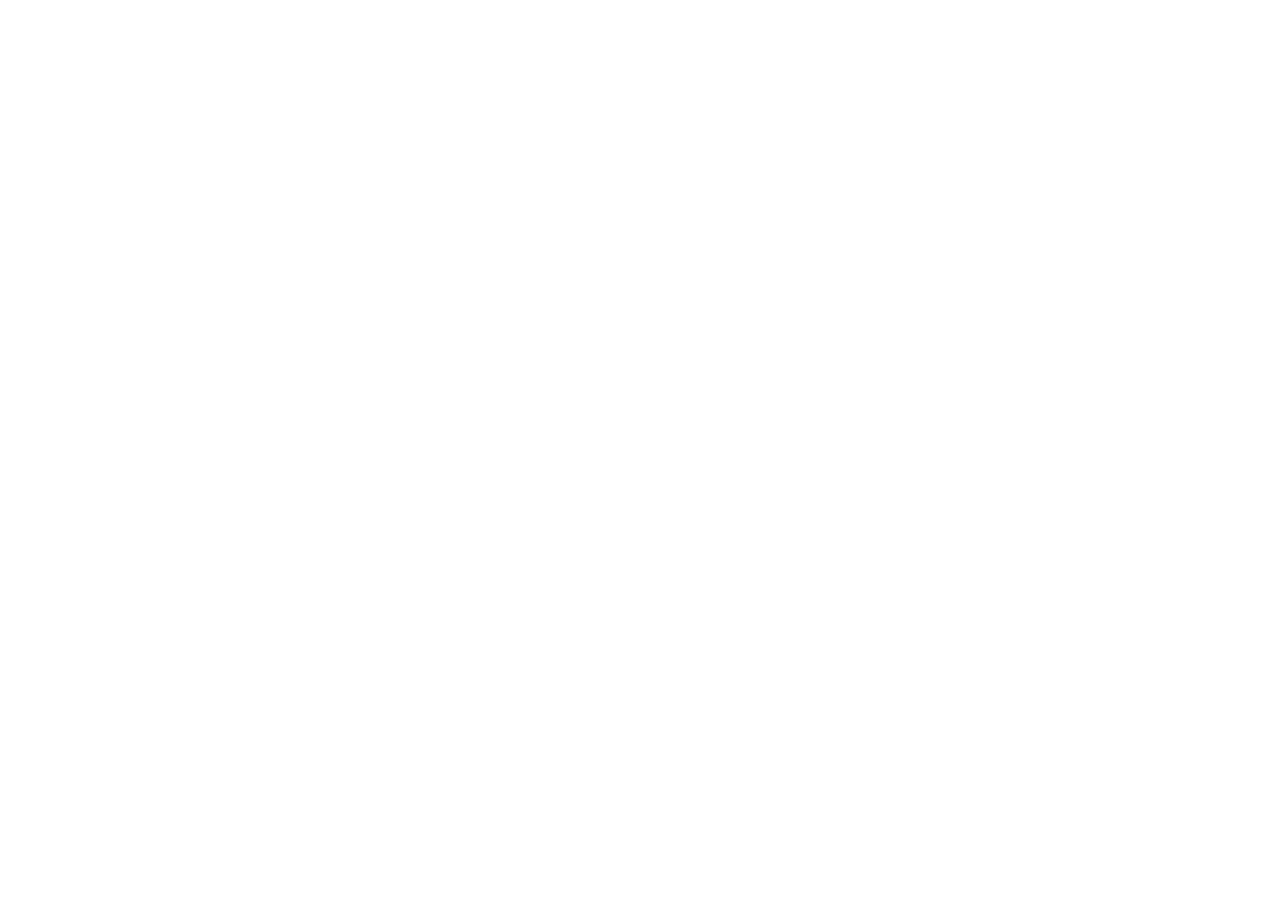
==== index.html @ 3aa2406f "Start project" ====
﻿<!DOCTYPE html>
<html lang="ru">
<head>
	<meta charset="utf-8">
	<title>DZ#1</title>
	<meta name="description" content="">
	<meta http-equiv="X-UA-Compatible" content="IE=edge">
	<meta name="viewport" content="width=device-width, initial-scale=1, shrink-to-fit=no">
	<link rel="stylesheet" href="libs/bootstrap/css/bootstrap-grid.min.css">
	<link rel="stylesheet" href="libs/bootstrap/css/bootstrap.min.css">
	<link rel="stylesheet" href="css/fonts.css">
	<link rel="stylesheet" href="css/main.css">
	<link rel="stylesheet" href="css/media.css">
</head>
<body>

	



	
	<script src="libs/bootstrap/js/bootstrap.min.js"></script>
	<script src="js/common.js"></script>
</body>
</html>
---- css/fonts.css ----
@font-face {
  font-family: "RobotoRegular";
  font-style: normal;
  font-weight: normal;
  src: url("../fonts/RobotoRegular/RobotoRegular.eot?#iefix") format("embedded-opentype"), 
url("../fonts/RobotoRegular/RobotoRegular.woff") format("woff"), 
url("../fonts/RobotoRegular/RobotoRegular.ttf") format("truetype"); }

@font-face {
  font-family: "SegoeWP";
  font-style: normal;
  font-weight: normal;
  src: url("../fonts/SegoeWP.ttf") format("truetype"); }

@font-face {
  font-family: "SegoeWPLight";
  font-style: normal;
  font-weight: normal;
  src: url("../fonts/SegoeWPLight.ttf") format("truetype"); }

@font-face {
  font-family: "SourceSPR";
  font-style: normal;
  font-weight: normal;
  src: url("../fonts/SourceSansPro-Regular.otf") format("truetype"); }
---- css/main.css ----
*{
	margin: 0;
	padding: 0;
	font-family: Arial, sans-serif;
}

body {}
---- css/media.css ----
/*==========  Desktop First Method  ==========*/

/* Large Devices, Wide Screens */
@media only screen and (max-width : 1200px) {

}

/* Medium Devices, Desktops */
@media only screen and (max-width : 992px) {

}

/* Small Devices, Tablets */
@media only screen and (max-width : 768px) {

	/*Disable Animation on Mobile Devices*/
	.animated {
		/*CSS transitions*/
		-o-transition-property: none !important;
		-moz-transition-property: none !important;
		-ms-transition-property: none !important;
		-webkit-transition-property: none !important;
		transition-property: none !important;
		/*CSS transforms*/
		-o-transform: none !important;
		-moz-transform: none !important;
		-ms-transform: none !important;
		-webkit-transform: none !important;
		transform: none !important;
		/*CSS animations*/
		-webkit-animation: none !important;
		-moz-animation: none !important;
		-o-animation: none !important;
		-ms-animation: none !important;
		animation: none !important;
	}

}

/* Extra Small Devices, Phones */
@media only screen and (max-width : 480px) {

}

/* Custom, iPhone Retina */
@media only screen and (max-width : 320px) {

}


/*==========  Mobile First Method  ==========*/

/* Custom, iPhone Retina */
@media only screen and (min-width : 320px) {

}

/* Extra Small Devices, Phones */
@media only screen and (min-width : 480px) {

}

/* Small Devices, Tablets */
@media only screen and (min-width : 768px) {

}

/* Medium Devices, Desktops */
@media only screen and (min-width : 992px) {

}

 /* Large Devices, Wide Screens */
@media only screen and (min-width : 1200px) {

}
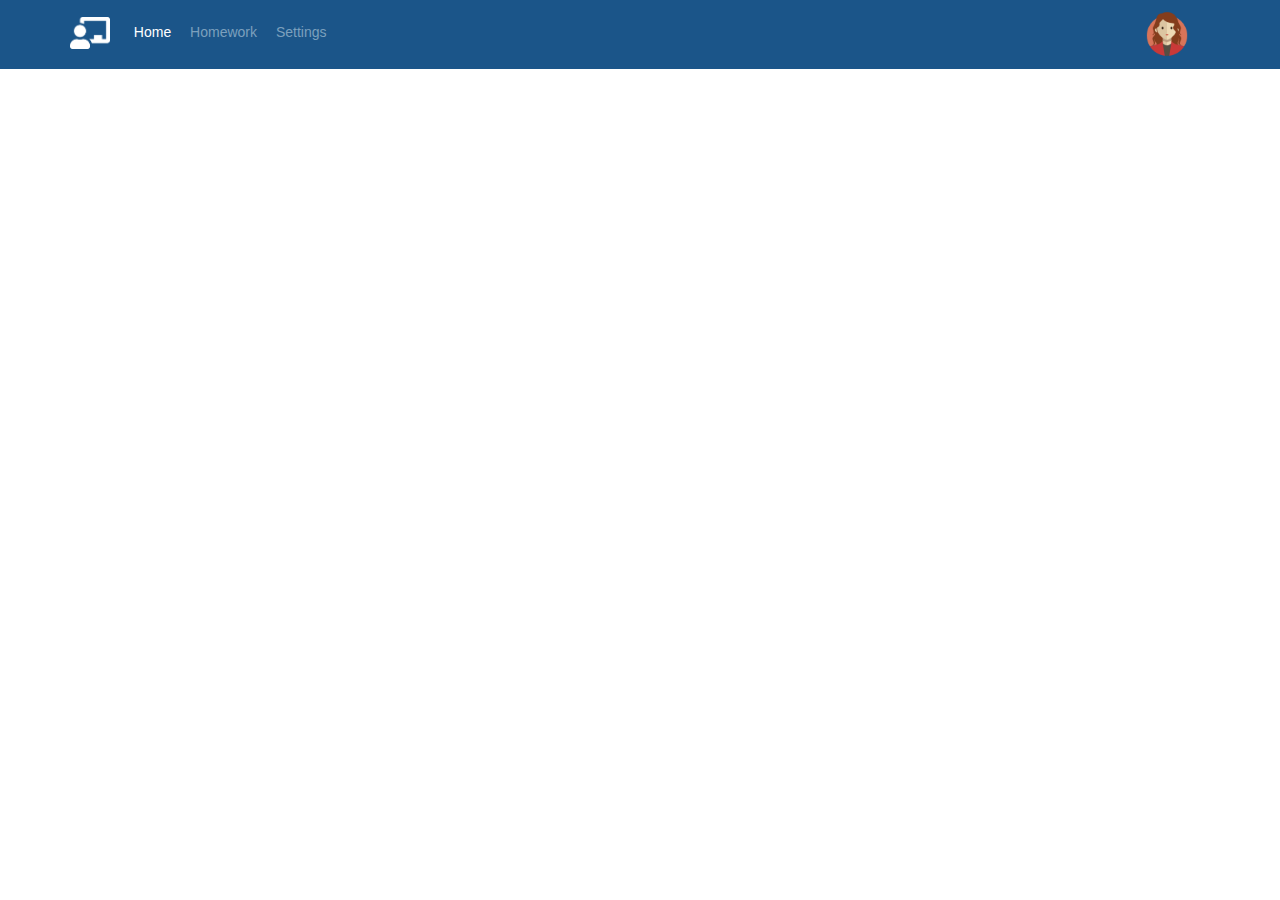
==== commit bb6a4d7a: "Add header" ====
--- a/index.html
+++ b/index.html
@@ -14,7 +14,25 @@
 </head>
 <body>
 
-	
+	<header>
+		<div class="container">
+			<div class="row">
+				<div class="col-md-11">
+					<img src="icons/chalkboard-teacher-solid.png" alt="chalkboard-teacher" class="logo">
+					<ul>
+						<li><a href="#" class="active">Home</a></li>
+						<li><a href="#">Homework</a></li>
+						<li><a href="#">Settings</a></li>
+					</ul>
+				</div>
+				<div class="col-md-1">
+					<img src="icons/av_64.png" alt="av_64" class="user">
+				</div>
+			</div>
+		</div>
+	</header>
+
+
 
 
 
--- a/css/main.css
+++ b/css/main.css
@@ -5,3 +5,48 @@
 }
 
 body {}
+
+/*//////////HEADER///////////*/
+
+body > header {
+	background-color: #1B5589;
+}
+
+header .col-md-11 {
+	margin: 17px 0;
+}
+
+header .logo {
+	display: inline-block;
+	height: 32px;
+	/*margin: 15px 20px 15px 0;*/
+}
+
+header ul {
+	display: inline-block;
+	margin-left: 20px;
+}
+
+header ul li {
+	display: inline-block;
+	list-style-type: none;
+	margin-right: 15px;
+}
+
+header li > a {
+	color: #7CA0BD;
+}
+
+header li > a.active {
+	color: #fff;
+}
+
+header li > a:hover {
+	color: #fff;
+	text-decoration: none;
+}
+
+header .user {
+	height: 48px;
+	margin: 10px 0;
+}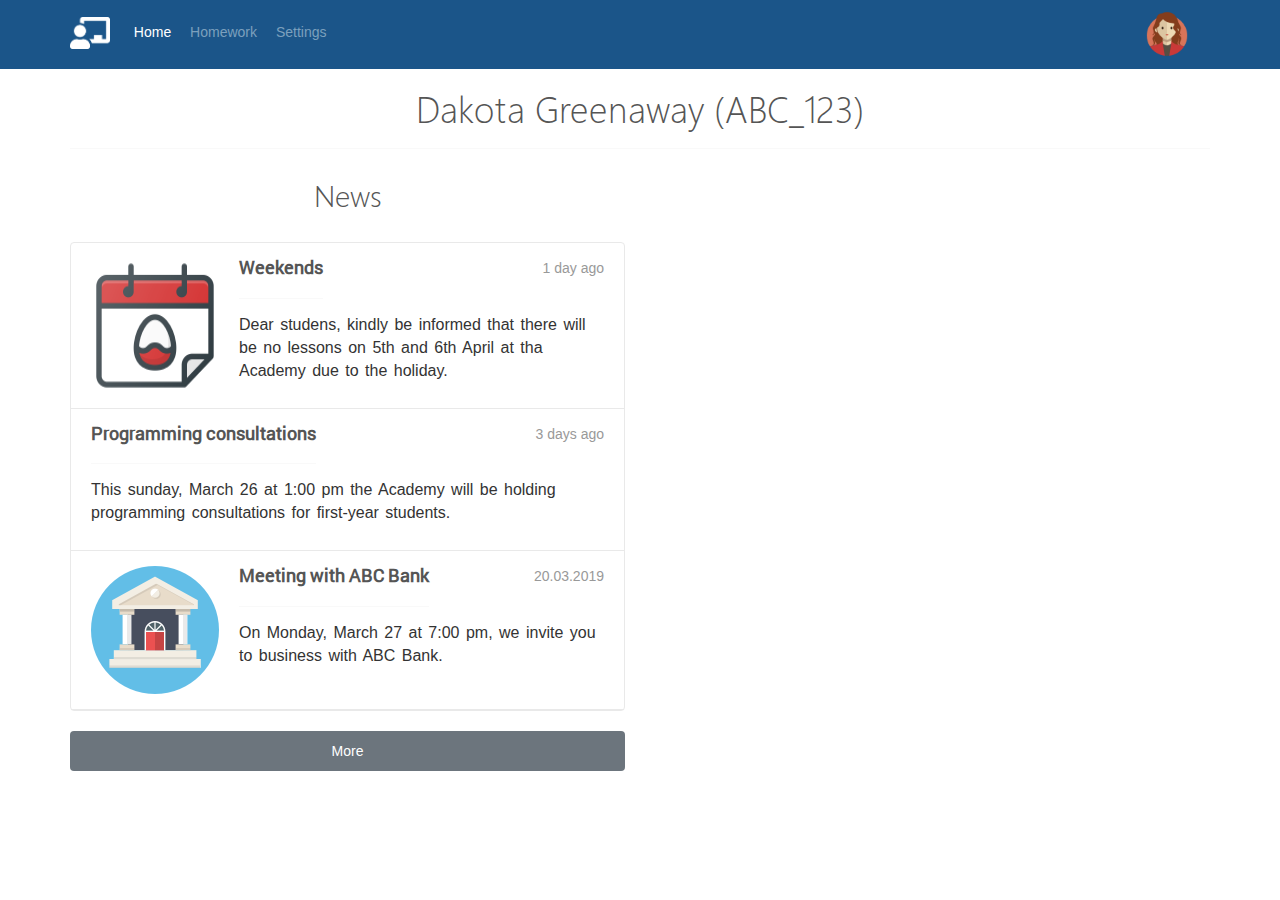
==== commit 14f230a3: "Add Main News" ====
--- a/index.html
+++ b/index.html
@@ -32,7 +32,59 @@
 		</div>
 	</header>
 
+	<main class="container">
+		
+		<h1>Dakota Greenaway (ABC_123)</h1>
 
+		<div class="row">
+			<div class="col-md-6">
+				<h2>News</h2>
+
+				<div class="wrap">
+					<article>
+						<img src="icons/holiday.png" alt="holiday">
+						<div class="wraper">
+							<header>
+								<h1>Weekends</h1>
+							</header>
+							<span>1 day ago</span>
+							<p>
+								Dear studens, kindly be informed that there will be no lessons on 5th and 6th April at tha Academy due to the holiday.
+							</p>
+						</div>
+					</article>
+
+					<article>
+						<div class="wraper">
+							<header>
+								<h1>Programming consultations</h1>
+							</header>
+							<span>3 days ago</span>
+							<p>This sunday, March 26 at 1:00 pm the Academy will be holding programming consultations for first-year students.</p>
+						</div>
+					</article>
+
+					<article>
+						<img src="icons/bank.png" alt="bank">
+						<div class="wraper">
+							<header>
+								<h1>Meeting with ABC Bank</h1>
+							</header>
+							<span>20.03.2019</span>
+							<p>On Monday, March 27 at 7:00 pm, we invite you to business with ABC Bank.</p>
+						</div>
+					</article>	
+					
+				</div>
+				<button class="more_news">More</button>
+			</div>
+
+			<div class="col-md-6">
+				
+			</div>
+		</div>
+
+	</main>
 
 
 
--- a/css/main.css
+++ b/css/main.css
@@ -49,4 +49,74 @@
 header .user {
 	height: 48px;
 	margin: 10px 0;
+}
+
+/*//////////MAIN///////////*/
+
+main h1, main h2 {
+	font-family: "SegoeWPLight", sans-serif;
+	color: #555;
+	/*font-weight: 300;*/
+	text-align: center;
+    padding-bottom: 20px;
+}
+
+main h1 {
+	border-bottom: 1px solid #F9F9F9;
+}
+
+main .wrap {
+	border: 1px solid #E9E9E9;
+	border-radius: 4px;
+}
+
+article {
+	border-bottom: 1px solid #E9E9E9;
+	width: 100%;
+	padding: 15px 20px;
+	display: -webkit-flex;
+	display: -moz-flex;
+	display: -ms-flex;
+	display: -o-flex;
+	display: flex;
+}
+
+article img {
+	margin-right: 20px;
+}
+
+article header {
+	display: inline-block;
+}
+
+article header h1 {
+	font-family: "RobotoRegular", sans-serif;
+	font-size: 18px;
+	font-weight: 700;
+	margin: 0;
+	margin-bottom: 15px;
+}
+
+article span {
+	float: right;
+	font-size: 14px;
+	color: #999;
+}
+
+main .wrap article p {
+	font-size: 16px;
+    word-spacing: 2px;
+}
+
+main button {
+	width: 100%;
+	padding: 10px;
+	margin-top: 20px;
+	border: none;
+	border-radius: 4px;
+}
+
+main button.more_news {	
+	color: #fff;
+	background-color: #6C757D;
 }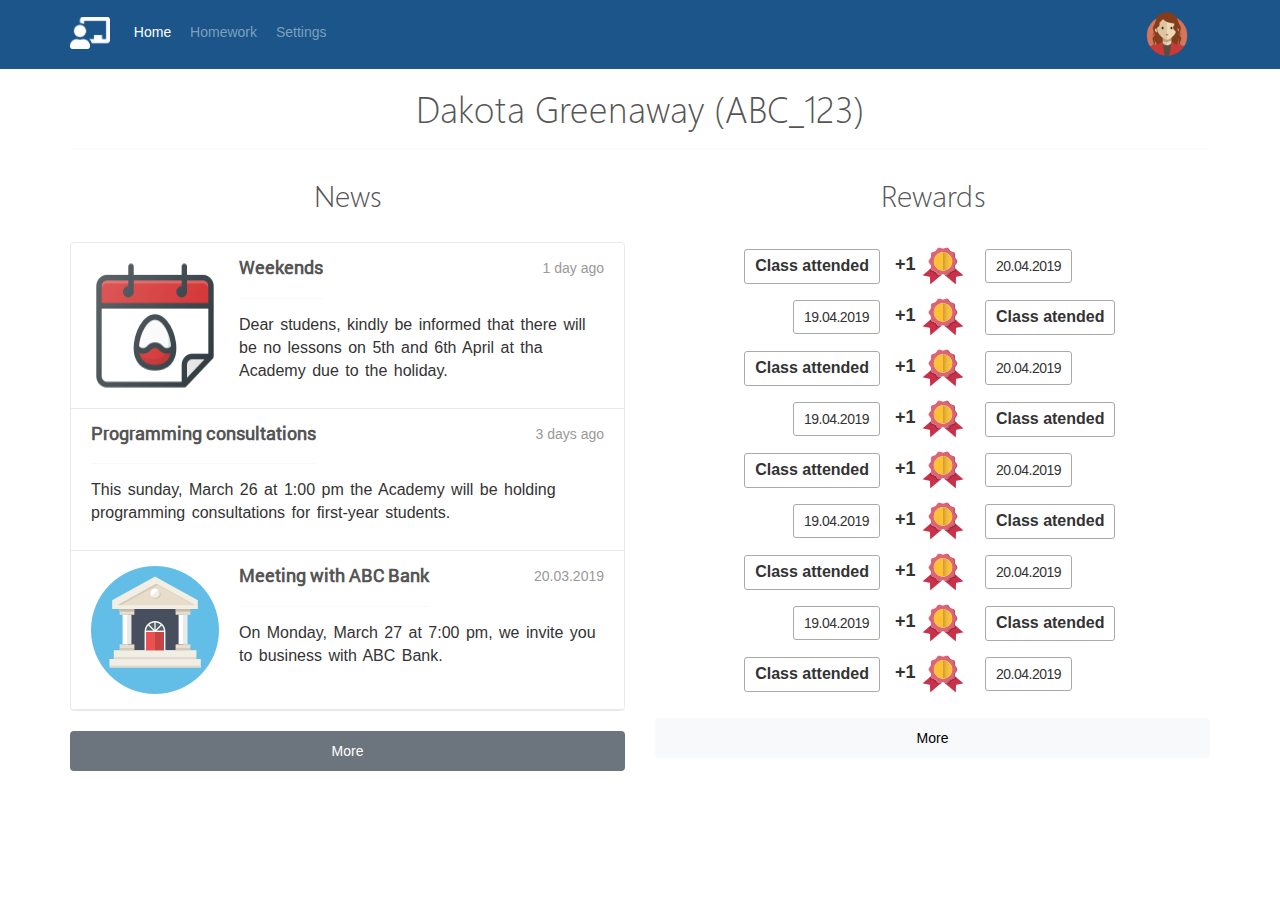
==== commit 237d6078: "Add Main Rewards" ====
--- a/index.html
+++ b/index.html
@@ -80,7 +80,74 @@
 			</div>
 
 			<div class="col-md-6">
-				
+				<h2>Rewards</h2>
+				<div class="grid_container">
+					<!--  -->
+					<div class="left_arrow">Class attended</div>
+					<div class="reward">
+						<span>+1</span>
+						<img src="icons/badge.png" alt="badge">
+					</div>
+					<div class="right_arrow date">20.04.2019</div>
+					<!--  -->
+					<div class="left_arrow date">19.04.2019</div>
+					<div class="reward">
+						<span>+1</span>
+						<img src="icons/badge.png" alt="badge">
+					</div>
+					<div class="right_arrow">Class atended</div>
+					<!--  -->
+					<div class="left_arrow">Class attended</div>
+					<div class="reward">
+						<span>+1</span>
+						<img src="icons/badge.png" alt="badge">
+					</div>
+					<div class="right_arrow date">20.04.2019</div>
+					<!--  -->
+					<div class="left_arrow date">19.04.2019</div>
+					<div class="reward">
+						<span>+1</span>
+						<img src="icons/badge.png" alt="badge">
+					</div>
+					<div class="right_arrow">Class atended</div>
+					<!--  -->
+					<div class="left_arrow">Class attended</div>
+					<div class="reward">
+						<span>+1</span>
+						<img src="icons/badge.png" alt="badge">
+					</div>
+					<div class="right_arrow date">20.04.2019</div>
+					<!--  -->
+					<div class="left_arrow date">19.04.2019</div>
+					<div class="reward">
+						<span>+1</span>
+						<img src="icons/badge.png" alt="badge">
+					</div>
+					<div class="right_arrow">Class atended</div>
+					<!--  -->
+					<div class="left_arrow">Class attended</div>
+					<div class="reward">
+						<span>+1</span>
+						<img src="icons/badge.png" alt="badge">
+					</div>
+					<div class="right_arrow date">20.04.2019</div>
+					<!--  -->
+					<div class="left_arrow date">19.04.2019</div>
+					<div class="reward">
+						<span>+1</span>
+						<img src="icons/badge.png" alt="badge">
+					</div>
+					<div class="right_arrow">Class atended</div>
+					<!--  -->
+					<div class="left_arrow">Class attended</div>
+					<div class="reward">
+						<span>+1</span>
+						<img src="icons/badge.png" alt="badge">
+					</div>
+					<div class="right_arrow date">20.04.2019</div>
+
+				</div>
+				<button class="more_rewards">More</button>
 			</div>
 		</div>
 
--- a/css/main.css
+++ b/css/main.css
@@ -119,4 +119,47 @@
 main button.more_news {	
 	color: #fff;
 	background-color: #6C757D;
+}
+
+main .grid_container {
+	display: grid;
+	grid-template-columns: 3fr 1fr 3fr;
+	grid-auto-rows: 1fr;
+	grid-column-gap: 15px;
+	grid-row-gap: 3px;
+	-ms-align-items: center;
+	align-items: center;
+	justify-content: center;
+}
+
+.left_arrow, .right_arrow {
+	border: 1px solid #aaa;
+	border-radius: 3px;
+	padding: 5px 10px;
+    width: max-content;
+    font-size: 16px;
+    font-weight: 600;
+}
+
+.grid_container .left_arrow {
+	text-align: right;
+	justify-self: end;
+
+}
+
+main .grid_container .date {
+	padding: 6px 10px;
+	font-size: 14px;
+	letter-spacing: -0.5px;
+	font-weight: 300;
+}
+
+.reward span {
+	font-size: 18px;
+	font-weight: bold;
+}
+
+main button.more_rewards {
+	color: #000;
+	background-color: #F8F9FA;
 }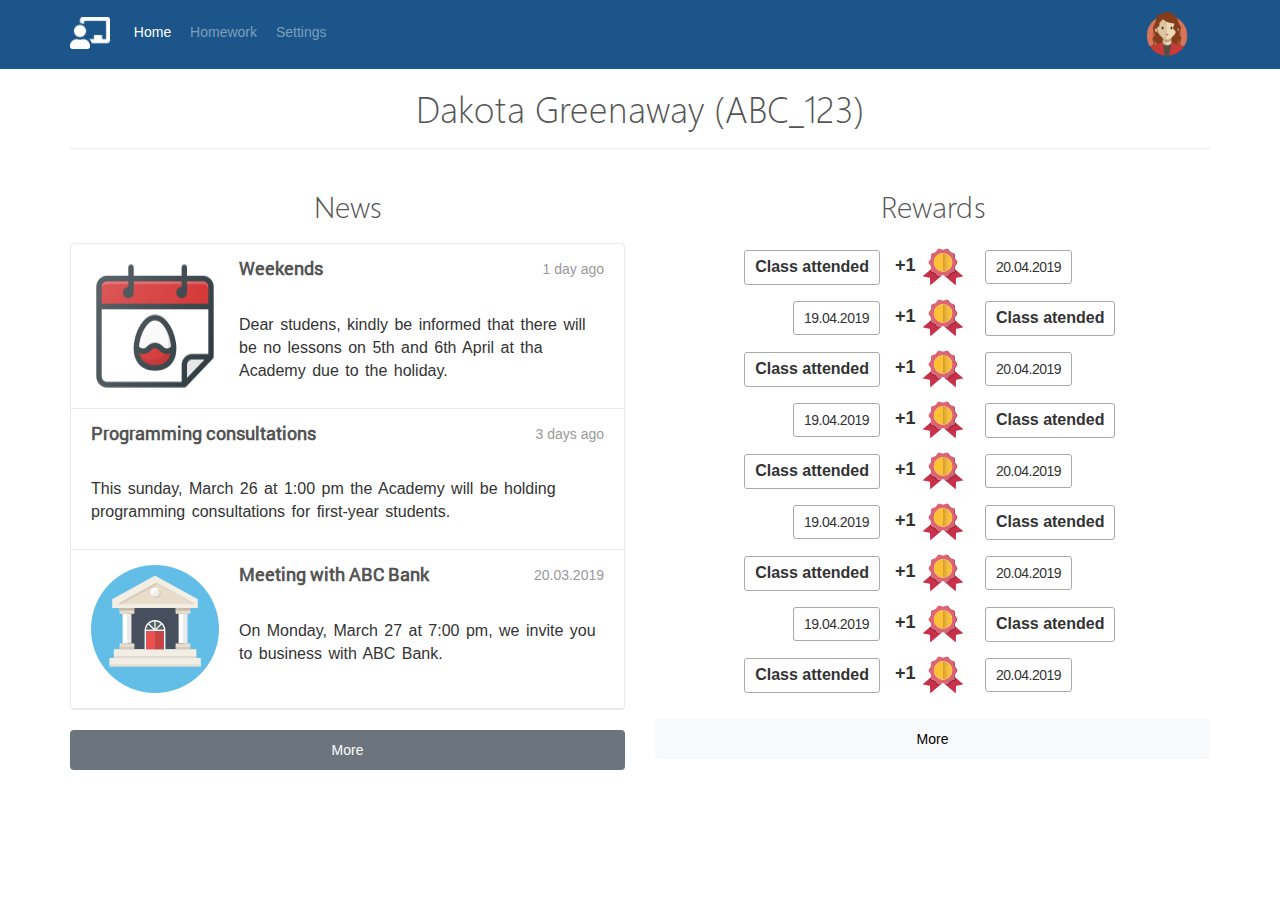
==== commit dbb63dcb: "Add new page Home with Header" ====
--- a/index.html
+++ b/index.html
@@ -21,7 +21,7 @@
 					<img src="icons/chalkboard-teacher-solid.png" alt="chalkboard-teacher" class="logo">
 					<ul>
 						<li><a href="#" class="active">Home</a></li>
-						<li><a href="#">Homework</a></li>
+						<li><a href="pages/home_work.html">Homework</a></li>
 						<li><a href="#">Settings</a></li>
 					</ul>
 				</div>
@@ -35,6 +35,8 @@
 	<main class="container">
 		
 		<h1>Dakota Greenaway (ABC_123)</h1>
+
+		<hr>
 
 		<div class="row">
 			<div class="col-md-6">
--- a/css/main.css
+++ b/css/main.css
@@ -59,9 +59,15 @@
 	/*font-weight: 300;*/
 	text-align: center;
     padding-bottom: 20px;
+    margin-bottom: 0;
 }
 
 main h1 {
+	/*border-bottom: 1px solid #F9F9F9;*/
+}
+
+main hr {
+	margin-top: 0;
 	border-bottom: 1px solid #F9F9F9;
 }
 
@@ -162,4 +168,138 @@
 main button.more_rewards {
 	color: #000;
 	background-color: #F8F9FA;
+}
+
+
+
+/*//////////Page Homework///////////*/
+
+main {
+	position: relative;
+}
+
+main .legend {
+	margin-top: 20px;
+	text-align: right;
+	position: absolute;
+	right: 10px;
+	top: 0;
+}
+
+main .legend label {
+	color: #777;
+}
+
+main .legend > div {
+	display: inline-block;
+	width: 20px;
+	height: 20px;
+	border: 1px solid #E4E4E4;
+	border-radius: 50%;
+	vertical-align: middle;
+}
+
+.current {
+/*main .legend .current {*/
+	background-color: #F5F5F5;
+}
+
+.reviewed {
+/*main .legend .reviewed {	*/
+	background-color: #6FD084;
+	color: #fff;
+}
+
+.under_review {
+/*main .legend .under_review {*/
+	background-color: #37B0C1;
+	color: #fff;
+}
+
+.overdue {
+/*main .legend .overdue {*/
+	background-color: #F98691;
+	color: #fff;
+}
+
+main section {
+	width: 100%;
+}
+
+main section h2 {
+	text-align: left;
+	border-bottom: 1px solid #F9F9F9;	
+}
+
+main section .row {
+	margin-top: 15px;
+}
+
+.col-md-4 {
+	padding: 0 10px;
+}
+
+main section article {
+	display: block;
+	border: 1px solid #DDE1E5;
+	border-radius: 4px;
+	padding: 20px;
+	/*margin-right: 30px;*/
+	border-radius: 4px;
+}
+
+main section article header h1{
+	display: block;
+	padding-bottom: 0;
+	margin-bottom: 10px;
+}
+
+main section article header p {
+	display: block;
+}
+
+main section article form input,
+main section article form label {
+	padding: 10px;
+}
+
+main section article form input {
+	width: 75%;
+	border: 1px solid #DDE1E5;
+	border-radius: 3px 0 0 3px
+}
+
+main section article form label {
+	width: 25%;
+	margin-bottom: 0;
+	border: 1px solid #DDE1E5;
+	border-radius: 0 3px 3px 0;
+	background-color: #E9ECEF;
+	text-align: center;
+}
+
+.reviewed header > h1, 
+.under_review header > h1, 
+.overdue header > h1 {
+/*.reviewed p, .under_review p, .overdue p, {*/
+	color: #fff;
+}
+
+main section article form button {
+	width: 50%;
+	margin-top: 0;
+	border: 1px solid #DDE1E5;
+	background: none;
+}
+
+main section article form button.download {
+	border-radius: 3px 0 0 3px;
+}
+
+main section article form button.remove {
+	border-radius: 0 3px 3px 0;
+}
+
+main section article form button img {
+	width: 16px;
 }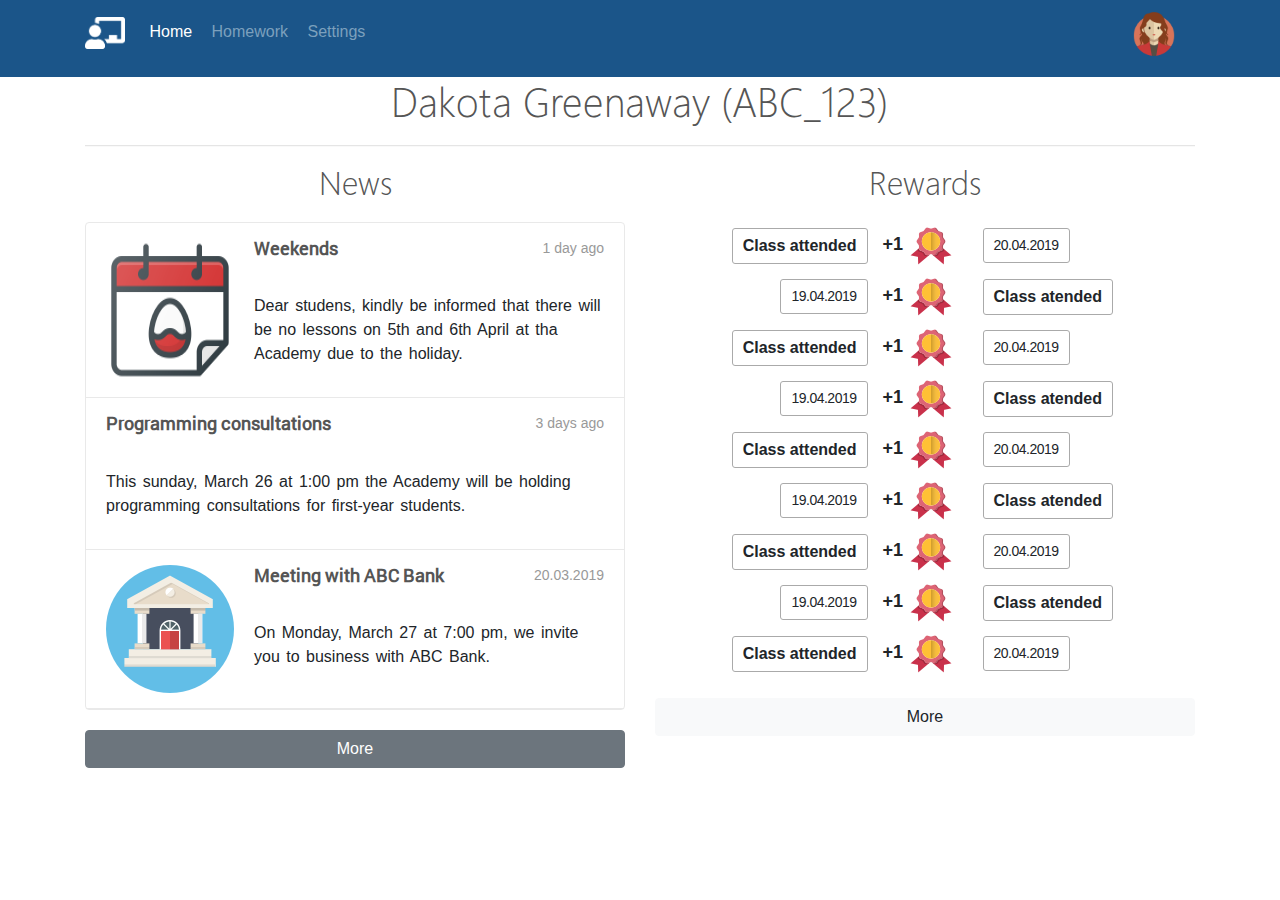
==== commit f27e91c6: "Add new page Setting with all Main" ====
--- a/index.html
+++ b/index.html
@@ -22,7 +22,7 @@
 					<ul>
 						<li><a href="#" class="active">Home</a></li>
 						<li><a href="pages/home_work.html">Homework</a></li>
-						<li><a href="#">Settings</a></li>
+						<li><a href="pages/settings.html">Settings</a></li>
 					</ul>
 				</div>
 				<div class="col-md-1">
@@ -78,7 +78,7 @@
 					</article>	
 					
 				</div>
-				<button class="more_news">More</button>
+				<button type="button" class="btn btn-secondary more_news">More</button>
 			</div>
 
 			<div class="col-md-6">
@@ -149,7 +149,7 @@
 					<div class="right_arrow date">20.04.2019</div>
 
 				</div>
-				<button class="more_rewards">More</button>
+				<button type="button" class="btn btn-light more_rewards">More</button>
 			</div>
 		</div>
 
